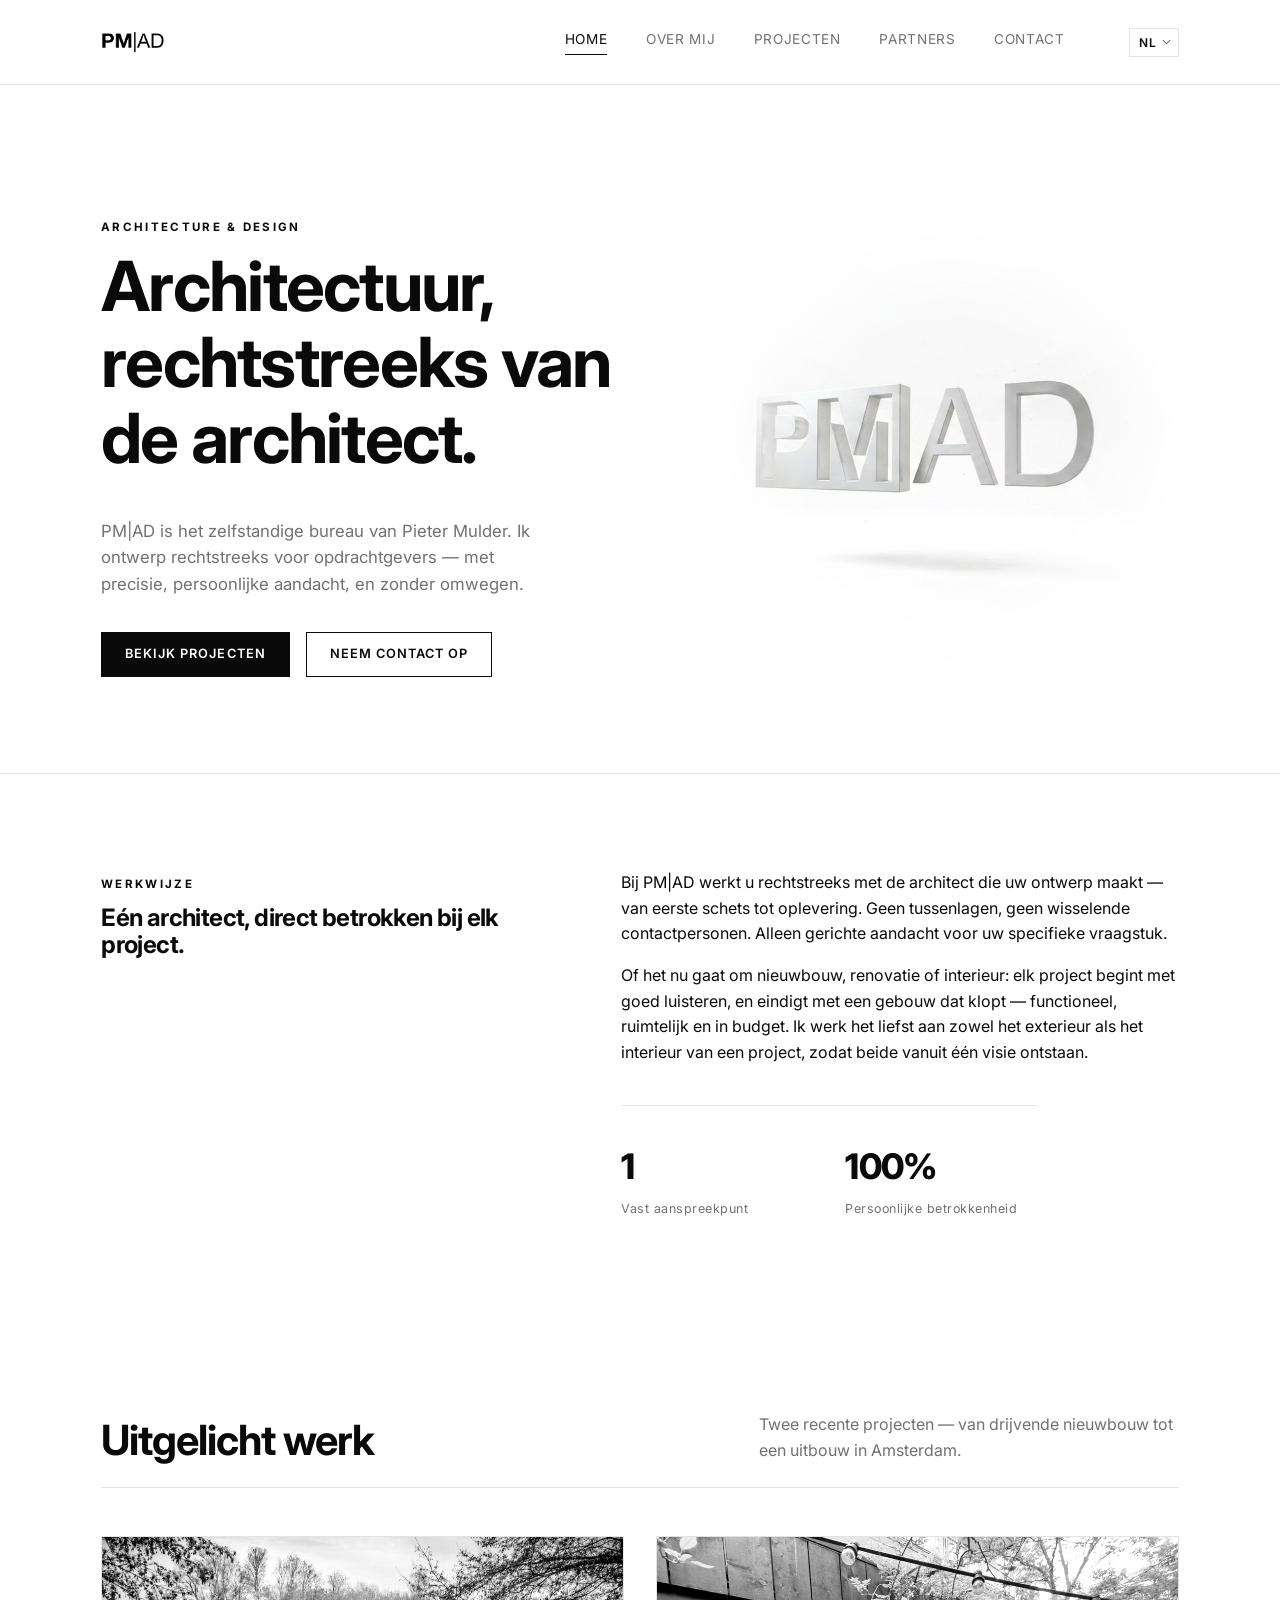
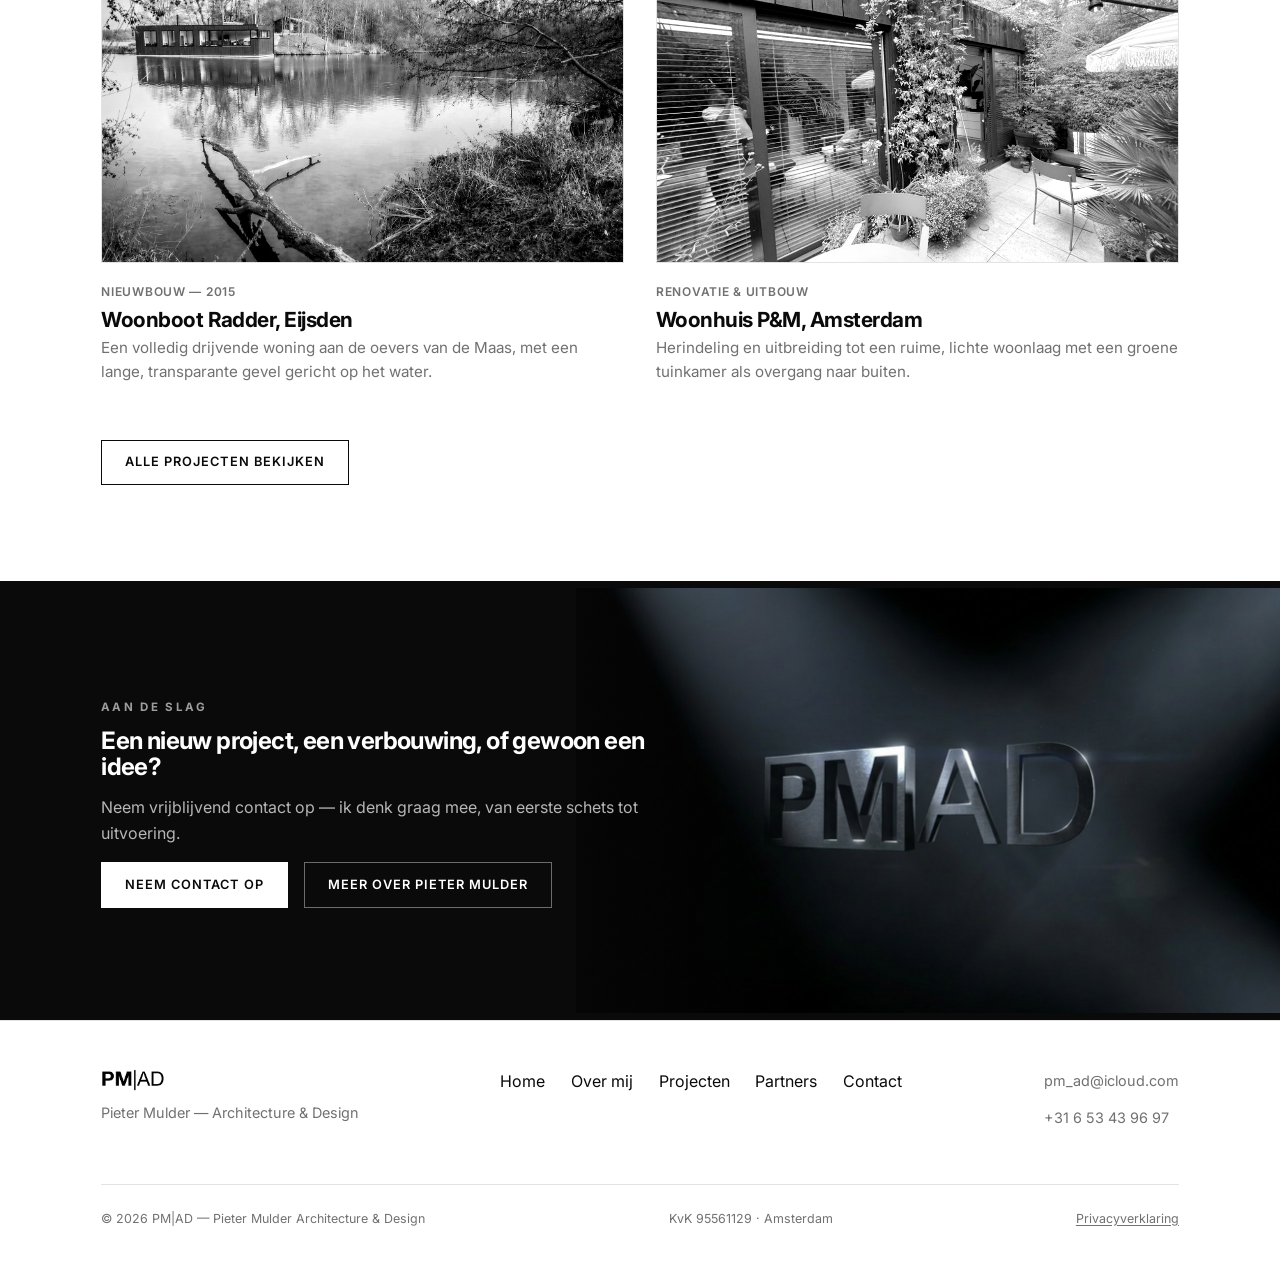
==== index.html @ 3b9320c1 "Add files via upload" ====
<!DOCTYPE html>
<html lang="nl" data-i18n-title="home.meta.title" data-i18n-desc="home.meta.description">
<head>
<meta charset="UTF-8">
<script>document.documentElement.classList.add('js');</script>
<meta name="viewport" content="width=device-width, initial-scale=1.0">
<title>PM|AD — Pieter Mulder Architecture &amp; Design</title>
<meta name="description" content="PM|AD is het zelfstandige architectenbureau van Pieter Mulder, gericht op nieuwbouw, renovatie en interieur in Nederland.">
<link rel="canonical" href="https://pmad.nl/">
<meta property="og:type" content="website">
<meta property="og:site_name" content="PM|AD">
<meta property="og:locale" content="nl_NL">
<meta property="og:title" content="PM|AD — Pieter Mulder Architecture &amp; Design">
<meta property="og:description" content="PM|AD is het zelfstandige architectenbureau van Pieter Mulder, gericht op nieuwbouw, renovatie en interieur in Nederland.">
<meta property="og:url" content="https://pmad.nl/">
<meta property="og:image" content="https://pmad.nl/images/og-image.jpg">
<meta property="og:image:width" content="1200">
<meta property="og:image:height" content="630">
<meta name="twitter:card" content="summary_large_image">
<meta name="twitter:title" content="PM|AD — Pieter Mulder Architecture &amp; Design">
<meta name="twitter:description" content="PM|AD is het zelfstandige architectenbureau van Pieter Mulder, gericht op nieuwbouw, renovatie en interieur in Nederland.">
<meta name="twitter:image" content="https://pmad.nl/images/og-image.jpg">
<link rel="icon" type="image/png" href="favicon-32.png">
<link rel="apple-touch-icon" href="apple-touch-icon.png">
<link rel="stylesheet" href="css/style.css">
</head>
<body>

<header class="site-header">
  <div class="container">
    <a href="index.html" class="logo" aria-label="PM|AD — home"><img src="images/logo-zwart-wit.png" alt="PM|AD — Pieter Mulder Architecture &amp; Design" class="logo-img"></a>
    <nav class="main-nav">
      <a href="index.html" class="active" data-i18n="nav.home">Home</a>
      <a href="over-mij.html" data-i18n="nav.about">Over mij</a>
      <a href="projecten.html" data-i18n="nav.projects">Projecten</a>
      <a href="partners.html" data-i18n="nav.partners">Partners</a>
      <a href="contact.html" data-i18n="nav.contact">Contact</a>
      <div class="lang-switch">
        <select class="lang-select" aria-label="Language / Taal">
          <option value="nl">NL</option>
          <option value="en">EN</option>
        </select>
      </div>
    </nav>
    <button class="nav-toggle" aria-label="Menu openen" data-i18n-attr="aria-label:nav.menuLabel"><span></span><span></span><span></span></button>
  </div>
</header>

<main>

  <!-- Hero -->
  <section class="hero">
    <div class="container hero-grid">
      <div class="reveal">
        <span class="eyebrow" data-i18n="home.hero.eyebrow">Architecture &amp; Design</span>
        <h1 data-i18n="home.hero.title">Architectuur, rechtstreeks van de architect.</h1>
        <p class="lede" data-i18n="home.hero.lede">PM|AD is het zelfstandige bureau van Pieter Mulder. Ik ontwerp rechtstreeks voor opdrachtgevers &mdash; met precisie, persoonlijke aandacht, en zonder omwegen.</p>
        <div class="btn-row">
          <a href="projecten.html" class="btn btn-primary" data-i18n="home.hero.btnProjects">Bekijk projecten</a>
          <a href="contact.html" class="btn btn-outline" data-i18n="home.hero.btnContact">Neem contact op</a>
        </div>
      </div>
      <div class="hero-image reveal">
        <img src="images/logo-3d-wit.jpg" alt="PM|AD — driedimensionaal wordmark" data-i18n-attr="alt:home.hero.imageAlt" loading="eager">
      </div>
    </div>
  </section>

  <!-- Intro / stats -->
  <section>
    <div class="container intro-split">
      <div class="reveal">
        <span class="eyebrow" data-i18n="home.intro.eyebrow">Werkwijze</span>
        <h2 data-i18n="home.intro.title">Eén architect, direct betrokken bij elk project.</h2>
      </div>
      <div class="reveal">
        <p data-i18n="home.intro.p1">Bij PM|AD werkt u rechtstreeks met de architect die uw ontwerp maakt &mdash; van eerste schets tot oplevering. Geen tussenlagen, geen wisselende contactpersonen. Alleen gerichte aandacht voor uw specifieke vraagstuk.</p>
        <p data-i18n="home.intro.p2">Of het nu gaat om nieuwbouw, renovatie of interieur: elk project begint met goed luisteren, en eindigt met een gebouw dat klopt &mdash; functioneel, ruimtelijk en in budget. Ik werk het liefst aan zowel het exterieur als het interieur van een project, zodat beide vanuit &eacute;&eacute;n visie ontstaan.</p>
        <div class="stat-row stat-row-2">
          <div class="stat">
            <b>1</b>
            <span data-i18n="home.stats.contactPoint">Vast aanspreekpunt</span>
          </div>
          <div class="stat">
            <b>100%</b>
            <span data-i18n="home.stats.involvement">Persoonlijke betrokkenheid</span>
          </div>
        </div>
      </div>
    </div>
  </section>

  <!-- Featured projects -->
  <section>
    <div class="container">
      <div class="section-head reveal">
        <h2 data-i18n="home.featured.title">Uitgelicht werk</h2>
        <p class="lede" data-i18n="home.featured.lede">Twee recente projecten &mdash; van drijvende nieuwbouw tot een uitbouw in Amsterdam.</p>
      </div>
      <div class="project-grid wide reveal">
        <article class="project-card">
          <a class="project-photo" href="woonboot-radder.html" aria-label="Woonboot Radder — bekijk alle beelden">
            <img src="images/eijsden-exterieur.jpg" alt="Woonboot Radder — aanzicht vanaf het water, Eijsden" data-i18n-attr="alt:home.featured.radder.alt" loading="lazy">
            <span class="photo-hint" data-i18n="common.viewAllImages">Bekijk alle beelden</span>
          </a>
          <span class="meta" data-i18n="home.featured.radder.meta">Nieuwbouw — 2015</span>
          <h3 data-i18n="home.featured.radder.title">Woonboot Radder, Eijsden</h3>
          <p data-i18n="home.featured.radder.desc">Een volledig drijvende woning aan de oevers van de Maas, met een lange, transparante gevel gericht op het water.</p>
        </article>
        <article class="project-card">
          <a class="project-photo" href="woonhuis-pm.html" aria-label="Woonhuis P&amp;M — bekijk alle beelden">
            <img src="images/amsterdam-tuinkamer.jpg" alt="Woonhuis P&amp;M — tuinkamer, Amsterdam" data-i18n-attr="alt:home.featured.pm.alt" loading="lazy">
            <span class="photo-hint" data-i18n="common.viewAllImages">Bekijk alle beelden</span>
          </a>
          <span class="meta" data-i18n="home.featured.pm.meta">Renovatie &amp; uitbouw</span>
          <h3 data-i18n="home.featured.pm.title">Woonhuis P&amp;M, Amsterdam</h3>
          <p data-i18n="home.featured.pm.desc">Herindeling en uitbreiding tot een ruime, lichte woonlaag met een groene tuinkamer als overgang naar buiten.</p>
        </article>
      </div>
      <div class="btn-row" style="margin-top:2.5rem;">
        <a href="projecten.html" class="btn btn-outline" data-i18n="home.featured.viewAll">Alle projecten bekijken</a>
      </div>
    </div>
  </section>

  <!-- CTA -->
  <section class="cta-band">
    <div class="container">
      <span class="eyebrow" data-i18n="home.cta.eyebrow">Aan de slag</span>
      <h2 data-i18n="home.cta.title">Een nieuw project, een verbouwing, of gewoon een idee?</h2>
      <p data-i18n="home.cta.text">Neem vrijblijvend contact op &mdash; ik denk graag mee, van eerste schets tot uitvoering.</p>
      <div class="btn-row">
        <a href="contact.html" class="btn btn-primary" data-i18n="home.cta.btnContact">Neem contact op</a>
        <a href="over-mij.html" class="btn btn-outline" data-i18n="home.cta.btnAbout">Meer over Pieter Mulder</a>
      </div>
    </div>
  </section>

</main>

<footer class="site-footer">
  <div class="container">
    <div class="footer-grid">
      <div class="footer-col">
        <a href="index.html" class="logo"><img src="images/logo-zwart-wit.png" alt="PM|AD — Pieter Mulder Architecture &amp; Design" class="logo-img"></a>
        <p data-i18n="footer.tagline">Pieter Mulder — Architecture &amp; Design</p>
      </div>
      <nav class="footer-nav">
        <a href="index.html" data-i18n="nav.home">Home</a>
        <a href="over-mij.html" data-i18n="nav.about">Over mij</a>
        <a href="projecten.html" data-i18n="nav.projects">Projecten</a>
        <a href="partners.html" data-i18n="nav.partners">Partners</a>
        <a href="contact.html" data-i18n="nav.contact">Contact</a>
      </nav>
      <div class="footer-col">
        <p><a href="mailto:pm_ad@icloud.com">pm_ad@icloud.com</a></p>
        <p><a href="tel:+31653439697">+31 6 53 43 96 97</a></p>
      </div>
    </div>
    <div class="footer-bottom">
      <span>&copy; <span data-year></span> <span data-i18n="footer.copyrightName">PM|AD — Pieter Mulder Architecture &amp; Design</span></span>
      <span>KvK 95561129 · Amsterdam</span>
      <a href="privacy.html" data-i18n="footer.privacyLink">Privacyverklaring</a>
    </div>
  </div>
</footer>

<script src="js/i18n.js"></script>
<script src="js/main.js"></script>
</body>
</html>
---- css/style.css ----
/* ===========================================================
   PM|AD — Architectuur
   Strak, minimalistisch, monochroom (zwart / wit / grijs).
   =========================================================== */

@import url('https://fonts.googleapis.com/css2?family=Inter:wght@300;400;500;600;700;800&display=swap');

:root {
  --bg: #ffffff;
  --bg-alt: #f3f3f3;
  --ink: #0a0a0a;
  --muted: #717171;
  --line: #e3e3e3;
  --accent: #0a0a0a;
  --accent-ink: #ffffff;
  --max: 1180px;
  --pad: clamp(1.5rem, 4vw, 4rem);
  --sans: 'Inter', -apple-system, BlinkMacSystemFont, 'Segoe UI', sans-serif;
}

* { box-sizing: border-box; }
html { scroll-behavior: smooth; }

body {
  margin: 0;
  background: var(--bg);
  color: var(--ink);
  font-family: var(--sans);
  font-weight: 400;
  line-height: 1.6;
  -webkit-font-smoothing: antialiased;
}

img { max-width: 100%; display: block; }

a { color: inherit; text-decoration: none; }

h1, h2, h3, h4 {
  font-family: var(--sans);
  font-weight: 700;
  line-height: 1.1;
  margin: 0 0 0.6em;
  letter-spacing: -0.025em;
}

p { margin: 0 0 1em; color: var(--ink); }

.container {
  max-width: var(--max);
  margin: 0 auto;
  padding: 0 var(--pad);
}

.eyebrow {
  display: inline-block;
  font-size: 0.72rem;
  letter-spacing: 0.2em;
  text-transform: uppercase;
  color: var(--ink);
  font-weight: 700;
  margin-bottom: 1em;
}

/* ---------- Header ---------- */
.site-header {
  position: sticky;
  top: 0;
  z-index: 50;
  background: rgba(255, 255, 255, 0.92);
  backdrop-filter: blur(8px);
  border-bottom: 1px solid var(--line);
}

.site-header .container {
  display: flex;
  align-items: center;
  justify-content: space-between;
  height: 84px;
}

/* Wordmark: PM (bold) | (thin bar) AD (regular) — naar het aangeleverde logo */
.logo {
  display: inline-flex;
  align-items: center;
  gap: 0.4em;
  font-family: var(--sans);
  font-weight: 800;
  font-size: 1.3rem;
  letter-spacing: 0.01em;
  text-transform: uppercase;
  line-height: 1;
}

.logo .lite {
  font-weight: 400;
}

.logo .bar {
  display: inline-block;
  width: 1px;
  height: 0.95em;
  background: currentColor;
  opacity: 0.45;
}

.logo-img {
  height: 22px;
  width: auto;
  display: block;
}

.logo span.tagline {
  display: block;
  font-family: var(--sans);
  font-weight: 400;
  text-transform: none;
  letter-spacing: 0.03em;
  font-size: 0.62rem;
  color: var(--muted);
  opacity: 1;
  margin-top: 0.15em;
}

.site-footer .logo,
.cta-band .logo { margin-bottom: 0.3rem; }

.main-nav {
  display: flex;
  align-items: center;
  gap: 2.4rem;
}

.main-nav a {
  font-size: 0.85rem;
  letter-spacing: 0.05em;
  text-transform: uppercase;
  color: var(--muted);
  position: relative;
  padding-bottom: 4px;
  transition: color 0.25s ease;
}

.main-nav a:hover,
.main-nav a.active {
  color: var(--ink);
}

.main-nav a.active::after {
  content: '';
  position: absolute;
  left: 0;
  bottom: 0;
  width: 100%;
  height: 1px;
  background: var(--ink);
}

.nav-toggle {
  display: none;
  flex-direction: column;
  gap: 5px;
  background: none;
  border: none;
  cursor: pointer;
  padding: 8px;
}

.nav-toggle span {
  width: 22px;
  height: 1px;
  background: var(--ink);
  display: block;
}

/* ---------- Language switcher ---------- */
.lang-switch {
  display: flex;
  align-items: center;
  margin-left: 1.6rem;
}

.lang-select {
  appearance: none;
  -webkit-appearance: none;
  font-family: var(--sans);
  font-size: 0.75rem;
  font-weight: 600;
  letter-spacing: 0.06em;
  text-transform: uppercase;
  color: var(--ink);
  background: transparent
    url("data:image/svg+xml,%3Csvg xmlns='http://www.w3.org/2000/svg' viewBox='0 0 10 6'%3E%3Cpath d='M1 1l4 4 4-4' fill='none' stroke='%23717171' stroke-width='1.2'/%3E%3C/svg%3E")
    no-repeat right 0.6em center;
  background-size: 9px 6px;
  border: 1px solid var(--line);
  padding: 0.5em 1.7em 0.5em 0.8em;
  cursor: pointer;
  transition: border-color 0.2s ease;
}

.lang-select:hover,
.lang-select:focus {
  border-color: var(--ink);
  outline: none;
}

@media (max-width: 860px) {
  .lang-switch { margin-left: 1rem; }
}

/* ---------- Buttons ---------- */
.btn {
  display: inline-flex;
  align-items: center;
  gap: 0.5em;
  padding: 0.9em 1.8em;
  font-size: 0.8rem;
  font-weight: 600;
  letter-spacing: 0.08em;
  text-transform: uppercase;
  border: 1px solid var(--ink);
  transition: all 0.2s ease;
}

.btn-primary {
  background: var(--ink);
  color: var(--bg);
}

.btn-primary:hover {
  background: #2c2c2c;
  border-color: #2c2c2c;
}

.btn-outline {
  background: transparent;
  color: var(--ink);
}

.btn-outline:hover {
  background: var(--ink);
  color: var(--bg);
}

.btn-row {
  display: flex;
  gap: 1rem;
  flex-wrap: wrap;
}

/* ---------- Hero ---------- */
.hero {
  padding: clamp(4rem, 10vw, 8rem) 0 clamp(3rem, 8vw, 6rem);
  border-bottom: 1px solid var(--line);
}

.hero-grid {
  display: grid;
  grid-template-columns: 1.1fr 0.9fr;
  gap: clamp(2rem, 5vw, 5rem);
  align-items: end;
}

.hero h1 {
  font-size: clamp(2.4rem, 5.4vw, 4.4rem);
  max-width: 14ch;
}

.hero .lede {
  font-size: 1.05rem;
  color: var(--muted);
  max-width: 40ch;
  margin-bottom: 2em;
}

/* ---------- Placeholder image blocks ---------- */
.ph {
  position: relative;
  width: 100%;
  background:
    repeating-linear-gradient(135deg, rgba(10,10,10,0.05) 0px, rgba(10,10,10,0.05) 1px, transparent 1px, transparent 14px),
    var(--bg-alt);
  border: 1px solid var(--line);
  display: flex;
  align-items: center;
  justify-content: center;
  overflow: hidden;
}

.ph::before {
  content: '';
  position: absolute;
  inset: 0;
  background-image: url("data:image/svg+xml,%3Csvg xmlns='http://www.w3.org/2000/svg' viewBox='0 0 200 140' fill='none' stroke='%23717171' stroke-width='0.6' opacity='0.35'%3E%3Cpath d='M20 120 L20 40 L60 20 L100 40 L100 120'/%3E%3Cpath d='M100 120 L100 60 L150 45 L180 60 L180 120'/%3E%3Cline x1='10' y1='120' x2='190' y2='120'/%3E%3Cline x1='60' y1='20' x2='60' y2='120'/%3E%3Crect x='35' y='70' width='14' height='18'/%3E%3Crect x='115' y='75' width='14' height='18'/%3E%3Crect x='145' y='70' width='14' height='18'/%3E%3C/svg%3E");
  background-repeat: no-repeat;
  background-position: center;
  background-size: 60%;
}

.ph-label {
  position: relative;
  z-index: 1;
  font-family: var(--sans);
  font-size: 0.7rem;
  letter-spacing: 0.08em;
  text-transform: uppercase;
  color: var(--muted);
  background: var(--bg);
  border: 1px solid var(--line);
  padding: 0.5em 1em;
}

.hero .ph { aspect-ratio: 4 / 5; }

/* Homepage hero: real 3D PM|AD wordmark render */
.hero-image {
  aspect-ratio: 1 / 1;
  display: flex;
  align-items: center;
  justify-content: center;
  overflow: hidden;
}

.hero-image img {
  width: 100%;
  height: 100%;
  object-fit: cover;
  object-position: 41% 50%;
  display: block;
  -webkit-mask-image: radial-gradient(circle closest-side at center, #000 55%, transparent 100%);
  mask-image: radial-gradient(circle closest-side at center, #000 55%, transparent 100%);
  -webkit-mask-repeat: no-repeat;
  mask-repeat: no-repeat;
}

/* ---------- Sections ---------- */
section { padding: clamp(3.5rem, 8vw, 6rem) 0; }

.section-head {
  display: flex;
  justify-content: space-between;
  align-items: flex-end;
  gap: 2rem;
  margin-bottom: 3rem;
  border-bottom: 1px solid var(--line);
  padding-bottom: 1.5rem;
}

.section-head h2 { font-size: clamp(1.8rem, 3.4vw, 2.6rem); margin: 0; }

.section-head .lede { color: var(--muted); max-width: 42ch; margin: 0; }

/* ---------- Intro / stats ---------- */
.intro-split {
  display: grid;
  grid-template-columns: 0.9fr 1.1fr;
  gap: clamp(2rem, 5vw, 5rem);
}

.stat-row {
  display: grid;
  grid-template-columns: repeat(3, 1fr);
  gap: 2rem;
  margin-top: 2.5rem;
  border-top: 1px solid var(--line);
  padding-top: 2rem;
}

.stat-row.stat-row-2 {
  grid-template-columns: repeat(2, 1fr);
  max-width: 26rem;
}

.stat b {
  display: block;
  font-family: var(--sans);
  font-size: 2.2rem;
  font-weight: 800;
  color: var(--ink);
  letter-spacing: -0.02em;
}

.stat span {
  font-size: 0.78rem;
  letter-spacing: 0.04em;
  color: var(--muted);
}

/* ---------- Project grid ---------- */
.project-grid {
  display: grid;
  grid-template-columns: repeat(3, 1fr);
  gap: 2.5rem 2rem;
}

.project-card .ph { aspect-ratio: 4 / 3; margin-bottom: 1.2rem; }

.project-card h3 {
  font-size: 1.3rem;
  margin-bottom: 0.2em;
}

.project-card .meta {
  font-size: 0.75rem;
  letter-spacing: 0.06em;
  text-transform: uppercase;
  color: var(--muted);
  font-weight: 600;
  margin-bottom: 0.6em;
  display: block;
}

.project-card p { color: var(--muted); font-size: 0.95rem; }

.project-grid.wide { grid-template-columns: repeat(2, 1fr); }
.project-grid.wide .project-card .ph { aspect-ratio: 16 / 10; }

/* Real project photo (replaces .ph placeholder once a photo exists) */
.project-photo {
  display: block;
  aspect-ratio: 16 / 10;
  margin-bottom: 1.2rem;
  border: 1px solid var(--line);
  overflow: hidden;
  position: relative;
  cursor: pointer;
}

.project-photo img {
  width: 100%;
  height: 100%;
  object-fit: cover;
  display: block;
  filter: grayscale(1) contrast(1.04);
  transition: filter 0.3s ease;
}

.project-photo:hover img { filter: grayscale(0); }

.photo-hint {
  position: absolute;
  right: 0.9rem;
  bottom: 0.9rem;
  background: rgba(255, 255, 255, 0.92);
  color: var(--ink);
  font-size: 0.68rem;
  letter-spacing: 0.08em;
  text-transform: uppercase;
  font-weight: 700;
  padding: 0.55em 0.9em;
  opacity: 0;
  transform: translateY(6px);
  transition: opacity 0.25s ease, transform 0.25s ease;
}

.project-photo:hover .photo-hint,
.project-photo:focus-visible .photo-hint,
.partner-logo:hover .photo-hint,
.partner-logo:focus-visible .photo-hint {
  opacity: 1;
  transform: translateY(0);
}

/* Strip of supporting drawings (plattegronden, gevels) under a project */
.drawing-strip {
  display: grid;
  grid-template-columns: repeat(4, 1fr);
  gap: 0.9rem;
  margin-top: 1.3rem;
}

.drawing-thumb {
  border: 1px solid var(--line);
  background: var(--bg-alt);
  overflow: hidden;
}

.drawing-thumb img {
  width: 100%;
  height: 100%;
  object-fit: contain;
  aspect-ratio: 4 / 3;
  display: block;
  background: #fff;
}

.drawing-thumb span {
  display: block;
  font-size: 0.68rem;
  letter-spacing: 0.04em;
  text-transform: uppercase;
  color: var(--muted);
  padding: 0.5em 0.7em;
  border-top: 1px solid var(--line);
}

@media (max-width: 700px) {
  .drawing-strip { grid-template-columns: repeat(2, 1fr); }
}

/* ---------- Project detail page (all images, stacked) ---------- */
.back-link {
  display: flex;
  width: fit-content;
  align-items: center;
  gap: 0.5em;
  font-family: var(--sans);
  font-size: 0.78rem;
  font-weight: 700;
  letter-spacing: 0.04em;
  text-transform: uppercase;
  color: var(--muted);
  text-decoration: none;
  margin-bottom: 1.6rem;
  transition: color 0.2s ease;
}

.back-link:hover { color: var(--ink); }

.image-stack {
  display: flex;
  flex-direction: column;
  gap: clamp(2.5rem, 6vw, 4.5rem);
}

.image-stack figure {
  margin: 0;
}

.image-stack img {
  width: 100%;
  height: auto;
  display: block;
  border: 1px solid var(--line);
}

.image-stack figcaption {
  margin-top: 0.9rem;
  font-size: 0.78rem;
  letter-spacing: 0.04em;
  text-transform: uppercase;
  color: var(--muted);
}

/* ---------- Partners page ---------- */
.partner-grid {
  display: grid;
  grid-template-columns: repeat(2, 1fr);
  gap: clamp(2rem, 5vw, 3.5rem);
}

.partner-card { display: block; }

.partner-logo {
  display: block;
  position: relative;
  aspect-ratio: 2.4 / 1;
  border: 1px solid var(--line);
  overflow: hidden;
  cursor: pointer;
  margin-bottom: 1.2rem;
}

.partner-logo img {
  width: 100%;
  height: 100%;
  object-fit: contain;
  padding: 1.5rem;
  box-sizing: border-box;
  display: block;
}

.partner-card h3 {
  font-family: var(--sans);
  font-size: 1.15rem;
  font-weight: 700;
  margin: 0 0 0.5em;
}

.partner-card p {
  color: var(--muted);
  font-size: 0.95rem;
}

@media (max-width: 700px) {
  .partner-grid { grid-template-columns: 1fr; }
}

/* ---------- Filter tags ---------- */
.filters {
  display: flex;
  flex-wrap: wrap;
  gap: 0.6rem;
  margin-bottom: 2.5rem;
}

.filters button {
  font-family: var(--sans);
  font-size: 0.75rem;
  font-weight: 600;
  letter-spacing: 0.05em;
  text-transform: uppercase;
  padding: 0.55em 1.1em;
  border: 1px solid var(--line);
  background: transparent;
  color: var(--muted);
  cursor: pointer;
  transition: all 0.2s ease;
}

.filters button.active,
.filters button:hover {
  border-color: var(--ink);
  color: var(--ink);
}

/* ---------- About page ---------- */
.about-hero {
  display: grid;
  grid-template-columns: 0.8fr 1.2fr;
  gap: clamp(2rem, 5vw, 4rem);
  align-items: center;
}

.about-hero .ph { aspect-ratio: 3 / 4; }

.about-photo {
  aspect-ratio: 3 / 4;
  overflow: hidden;
  border: 1px solid var(--line);
}

.about-photo img {
  width: 100%;
  height: 100%;
  object-fit: cover;
  display: block;
}

.timeline {
  border-top: 1px solid var(--line);
}

.timeline-item {
  display: grid;
  grid-template-columns: 140px 1fr;
  gap: 2rem;
  padding: 1.8rem 0;
  border-bottom: 1px solid var(--line);
}

.timeline-item .year {
  font-family: var(--sans);
  font-weight: 600;
  color: var(--muted);
  font-size: 0.85rem;
  letter-spacing: 0.03em;
  text-transform: uppercase;
}

.tags {
  display: flex;
  flex-wrap: wrap;
  gap: 0.6rem;
  margin-top: 1.5rem;
}

.tags span {
  font-size: 0.75rem;
  letter-spacing: 0.04em;
  text-transform: uppercase;
  color: var(--muted);
  border: 1px solid var(--line);
  padding: 0.5em 1em;
}

/* ---------- Contact ---------- */
.contact-grid {
  display: grid;
  grid-template-columns: 0.9fr 1.1fr;
  gap: clamp(2rem, 5vw, 5rem);
}

.contact-info dt {
  font-size: 0.72rem;
  letter-spacing: 0.08em;
  text-transform: uppercase;
  font-weight: 700;
  color: var(--ink);
  margin-top: 1.6rem;
}

.contact-info dt:first-child { margin-top: 0; }

.contact-info dd {
  margin: 0.3em 0 0;
  font-size: 1.05rem;
}

form.contact-form {
  display: grid;
  gap: 1.2rem;
}

.contact-form label {
  display: block;
  font-size: 0.72rem;
  letter-spacing: 0.06em;
  text-transform: uppercase;
  color: var(--muted);
  margin-bottom: 0.5em;
}

.contact-form input,
.contact-form textarea {
  width: 100%;
  padding: 0.85em 1em;
  background: var(--bg);
  border: 1px solid var(--line);
  font-family: var(--sans);
  font-size: 0.95rem;
  color: var(--ink);
}

.contact-form input:focus,
.contact-form textarea:focus {
  outline: none;
  border-color: var(--ink);
}

.contact-form textarea { resize: vertical; min-height: 140px; }

.form-note {
  font-size: 0.8rem;
  color: var(--muted);
  margin-top: -0.4rem;
}

.form-status {
  font-size: 0.85rem;
  color: var(--ink);
  font-weight: 600;
  min-height: 1.2em;
}

/* ---------- CTA band ---------- */
.cta-band {
  background:
    linear-gradient(90deg, var(--ink) 0%, var(--ink) 30%, rgba(10,10,10,0) 62%),
    url('../images/logo-3d-zwart.jpg') right center / 55% auto no-repeat,
    var(--ink);
  color: var(--bg);
  text-align: left;
  padding-top: clamp(4rem, 10vw, 7rem);
  padding-bottom: clamp(4rem, 10vw, 7rem);
}

.cta-band .container > * { max-width: 34rem; }

.cta-band h2 { color: var(--bg); }
.cta-band p { color: rgba(255,255,255,0.7); }
.cta-band .eyebrow { color: rgba(255,255,255,0.6) !important; }

.cta-band .btn-primary {
  background: #ffffff;
  border-color: #ffffff;
  color: var(--ink);
}

.cta-band .btn-primary:hover {
  background: #d9d9d9;
  border-color: #d9d9d9;
}

.cta-band .btn-outline {
  border-color: rgba(255,255,255,0.4);
  color: var(--bg);
}

.cta-band .btn-outline:hover {
  background: var(--bg);
  color: var(--ink);
}

.cta-band .btn-row { justify-content: flex-start; }

/* ---------- Footer ---------- */
.site-footer {
  border-top: 1px solid var(--line);
  padding: 3rem 0;
}

.footer-grid {
  display: flex;
  justify-content: space-between;
  align-items: flex-start;
  gap: 2rem;
  flex-wrap: wrap;
}

.footer-grid .logo { margin-bottom: 0.6rem; }

.footer-col p, .footer-col a {
  color: var(--muted);
  font-size: 0.9rem;
}

.footer-nav {
  display: flex;
  gap: 1.6rem;
  flex-wrap: wrap;
}

.footer-nav a:hover { color: var(--ink); }

.footer-bottom a { text-decoration: underline; text-underline-offset: 2px; }
.footer-bottom a:hover { color: var(--ink); }

/* ---------- Policy / legal text pages ---------- */
.policy-content h2 {
  font-size: 1.2rem;
  margin-top: 2.75rem;
}
.policy-content h2:first-child { margin-top: 0; }
.policy-content p {
  color: var(--muted);
  line-height: 1.7;
  max-width: 62ch;
}

.footer-bottom {
  margin-top: 2.5rem;
  padding-top: 1.5rem;
  border-top: 1px solid var(--line);
  font-size: 0.78rem;
  color: var(--muted);
  display: flex;
  justify-content: space-between;
  flex-wrap: wrap;
  gap: 0.6rem;
}

/* ---------- Reveal animation ----------
   Progressive enhancement: content is fully visible by default so it
   never depends on JavaScript running. Only when the synchronous
   inline script in <head> confirms JS is active (adding "js" to
   <html>, before first paint) do .reveal elements start hidden and
   fade in via IntersectionObserver in js/main.js. This avoids both a
   flash-of-hidden-content and a permanently-blank page if JS fails. */
.js .reveal {
  opacity: 0;
  transform: translateY(16px);
  transition: opacity 0.7s ease, transform 0.7s ease;
}

.js .reveal.is-visible {
  opacity: 1;
  transform: translateY(0);
}

/* ---------- Responsive ---------- */
@media (max-width: 860px) {
  .main-nav { display: none; }
  .nav-toggle { display: flex; }

  .site-header.nav-open .main-nav {
    display: flex;
    position: absolute;
    top: 84px;
    left: 0;
    right: 0;
    background: var(--bg);
    flex-direction: column;
    align-items: flex-start;
    padding: 1.5rem var(--pad) 2rem;
    border-bottom: 1px solid var(--line);
    gap: 1.2rem;
  }

  .site-header.nav-open .lang-switch { margin-left: 0; margin-top: 0.4rem; }

  .hero-grid,
  .intro-split,
  .about-hero,
  .contact-grid {
    grid-template-columns: 1fr;
  }

  .stat-row { grid-template-columns: repeat(3, 1fr); gap: 1rem; }
  .stat-row.stat-row-2 { grid-template-columns: repeat(2, 1fr); max-width: none; }

  .project-grid,
  .project-grid.wide {
    grid-template-columns: repeat(2, 1fr);
  }

  .timeline-item { grid-template-columns: 1fr; gap: 0.4rem; }

  .cta-band {
    background:
      linear-gradient(rgba(0,0,0,0.75), rgba(0,0,0,0.88)),
      url('../images/logo-3d-zwart.jpg') center 40% / cover no-repeat,
      var(--ink);
  }

  .cta-band .container > * { max-width: none; }
}

@media (max-width: 560px) {
  .project-grid,
  .project-grid.wide {
    grid-template-columns: 1fr;
  }

  .stat-row { grid-template-columns: 1fr; gap: 1.4rem; }

  .section-head { flex-direction: column; align-items: flex-start; }

  .footer-grid { flex-direction: column; }
}
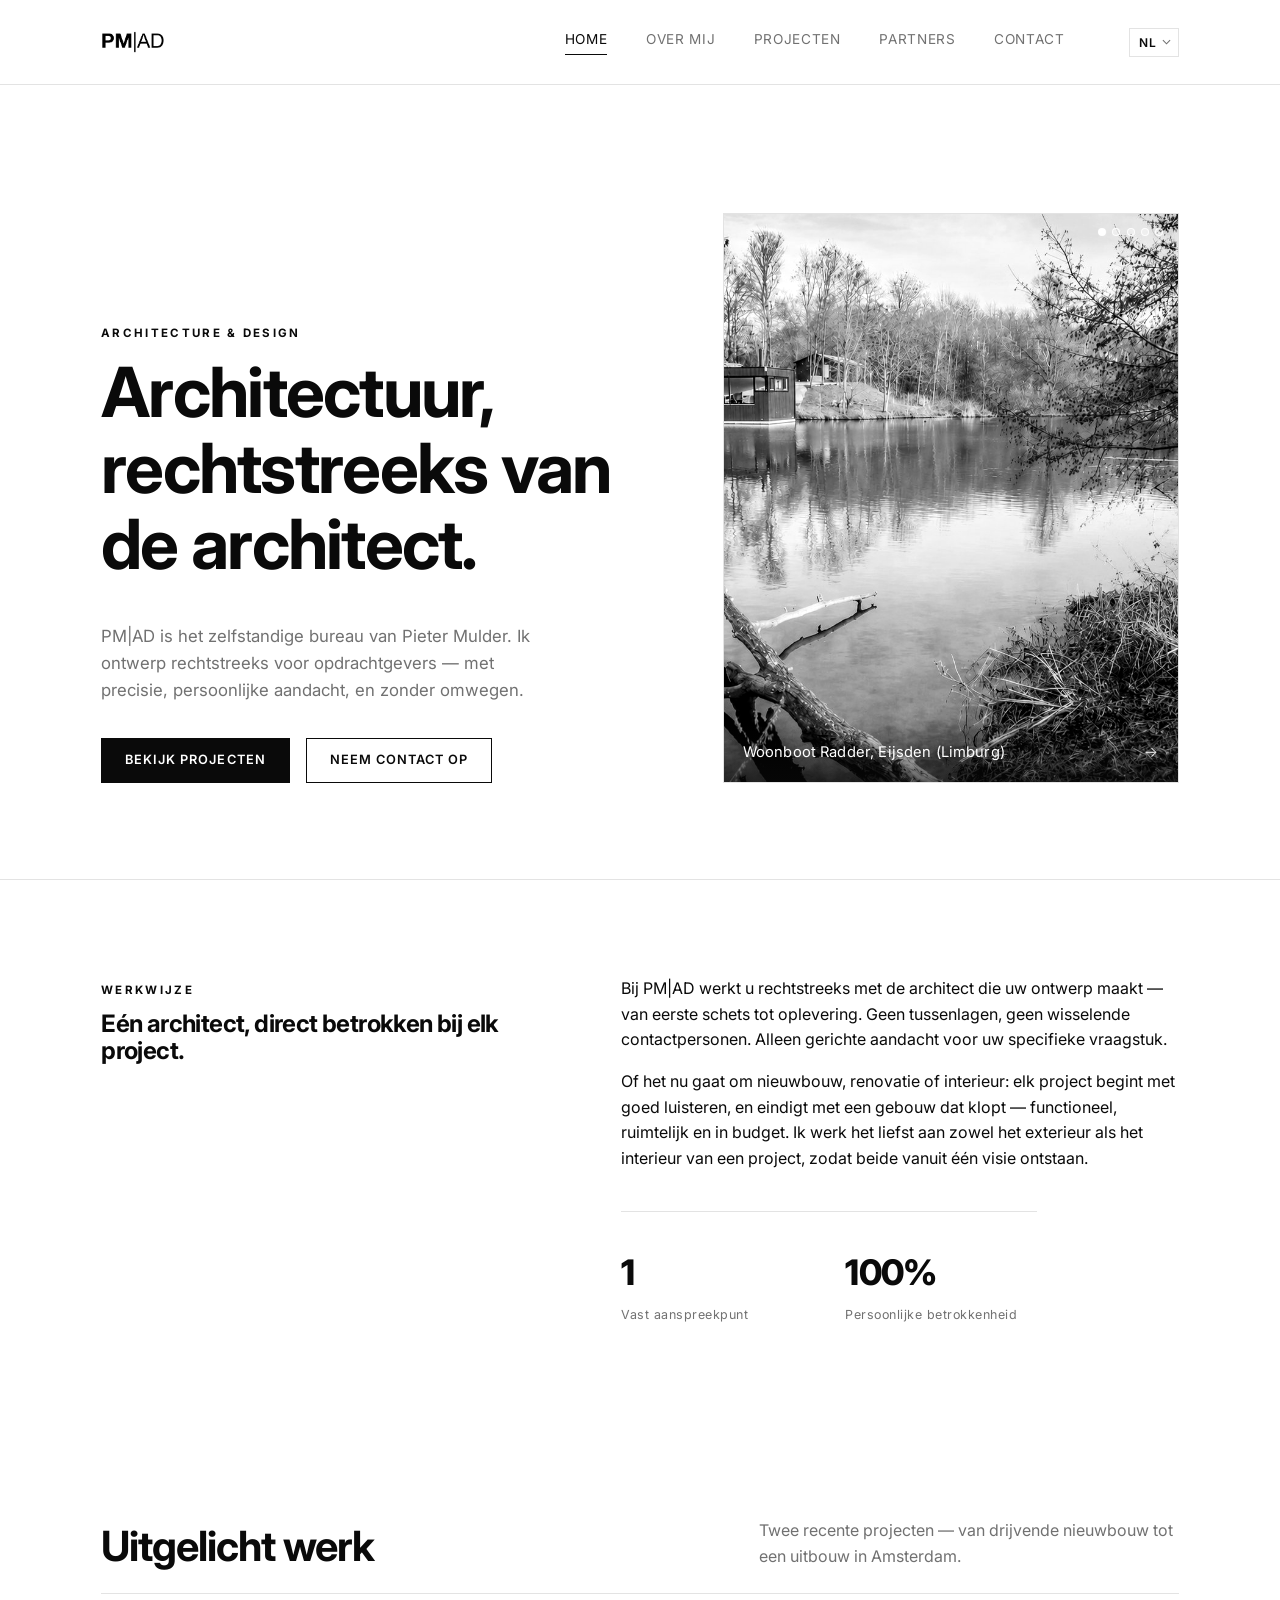
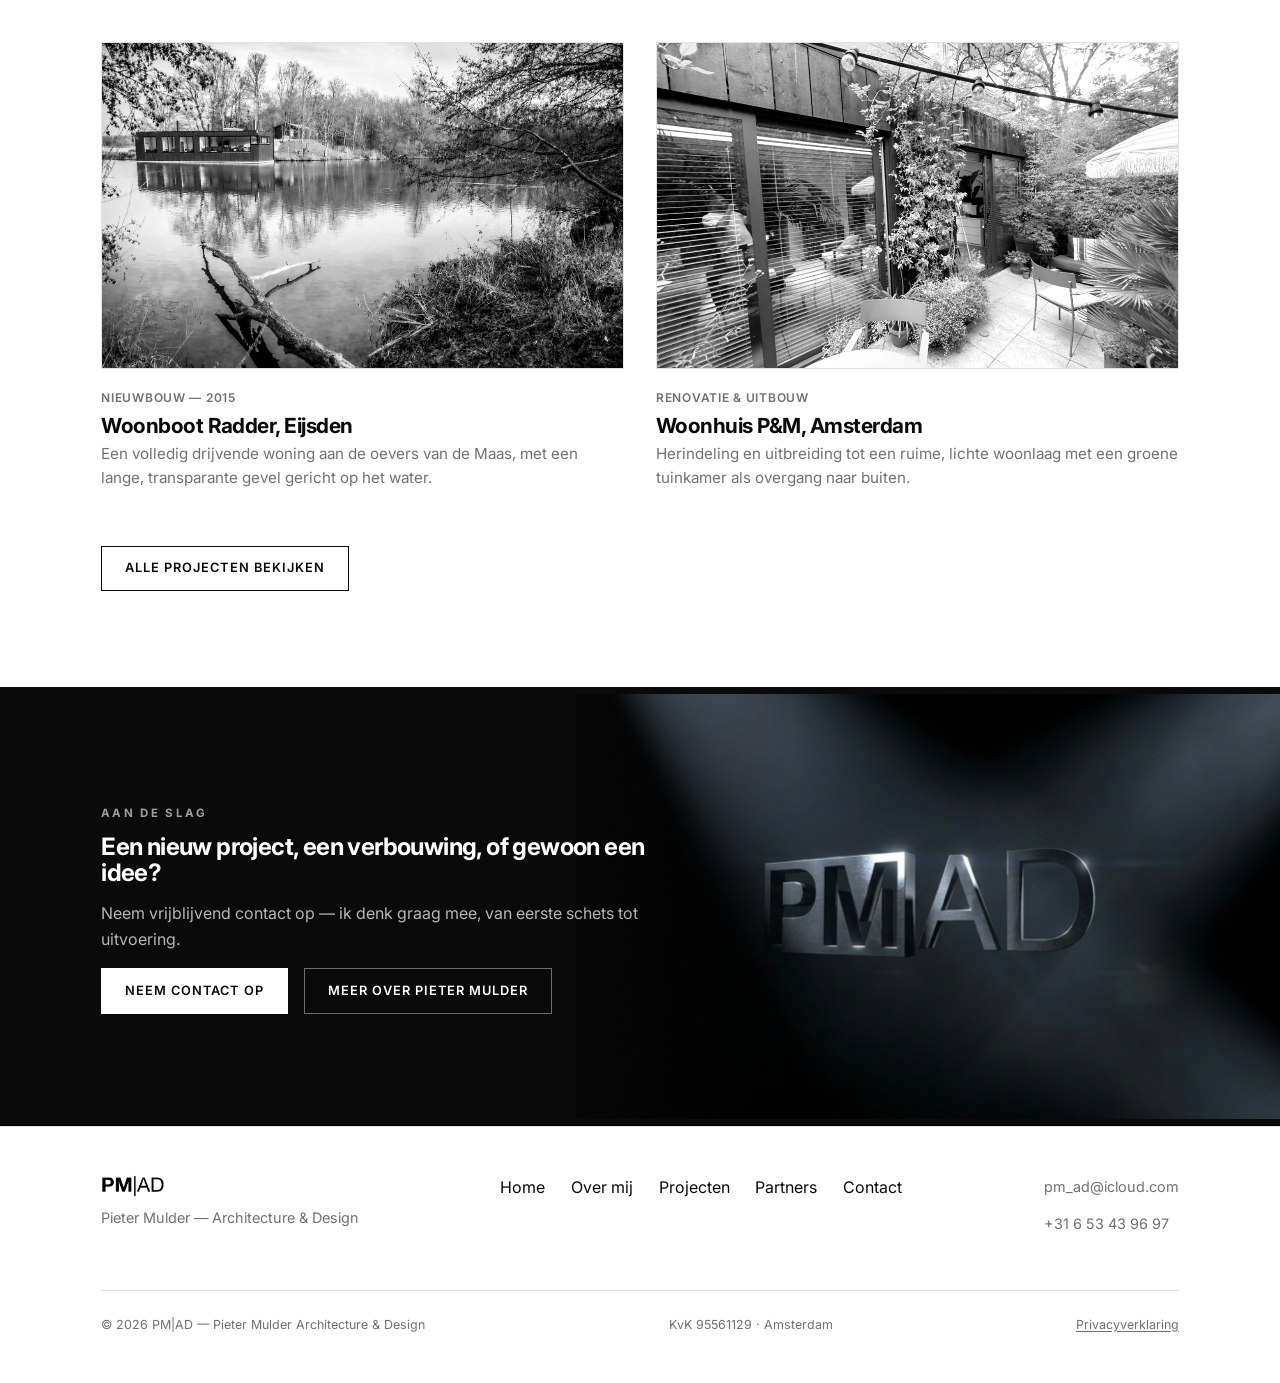
==== commit f7e23f9f: "Add files via upload" ====
--- a/index.html
+++ b/index.html
@@ -60,8 +60,49 @@
           <a href="contact.html" class="btn btn-outline" data-i18n="home.hero.btnContact">Neem contact op</a>
         </div>
       </div>
-      <div class="hero-image reveal">
-        <img src="images/logo-3d-wit.jpg" alt="PM|AD — driedimensionaal wordmark" data-i18n-attr="alt:home.hero.imageAlt" loading="eager">
+      <div class="hero-carousel reveal" data-i18n-attr="aria-label:home.hero.carouselLabel" aria-label="Uitgelichte projecten">
+        <a class="hero-slide is-active" href="woonboot-radder.html" aria-label="Woonboot Radder, Eijsden (Limburg)">
+          <img src="images/eijsden-exterieur.jpg" alt="Woonboot Radder, Eijsden (Limburg)" loading="eager">
+          <span class="slide-caption">
+            <span data-i18n="projects.radder.title">Woonboot Radder, Eijsden (Limburg)</span>
+            <span class="arrow" aria-hidden="true">&rarr;</span>
+          </span>
+        </a>
+        <a class="hero-slide" href="woonhuis-pm.html" aria-label="Woonhuis P&amp;M, Amsterdam" tabindex="-1" aria-hidden="true">
+          <img src="images/amsterdam-tuinkamer.jpg" alt="Woonhuis P&amp;M, Amsterdam" loading="lazy">
+          <span class="slide-caption">
+            <span data-i18n="projects.pm.title">Woonhuis P&amp;M, Amsterdam</span>
+            <span class="arrow" aria-hidden="true">&rarr;</span>
+          </span>
+        </a>
+        <a class="hero-slide" href="villa-julianaweg.html" aria-label="Villa Julianaweg, Oosterbeek" tabindex="-1" aria-hidden="true">
+          <img src="images/julianaweg-bestaand.jpg" alt="Villa Julianaweg, Oosterbeek" loading="lazy">
+          <span class="slide-caption">
+            <span data-i18n="projects.julianaweg.title">Villa Julianaweg, Oosterbeek</span>
+            <span class="arrow" aria-hidden="true">&rarr;</span>
+          </span>
+        </a>
+        <a class="hero-slide" href="utrechtseweg-178.html" aria-label="Utrechtseweg 178, Oosterbeek" tabindex="-1" aria-hidden="true">
+          <img src="images/utrechtseweg-bestaand.jpg" alt="Utrechtseweg 178, Oosterbeek" loading="lazy">
+          <span class="slide-caption">
+            <span data-i18n="projects.utrechtseweg.title">Utrechtseweg 178, Oosterbeek</span>
+            <span class="arrow" aria-hidden="true">&rarr;</span>
+          </span>
+        </a>
+        <a class="hero-slide" href="beukenlaan-01-oosterbeek.html" aria-label="Beukenlaan 01, Oosterbeek" tabindex="-1" aria-hidden="true">
+          <img src="images/beukenlaan-bestaand.jpg" alt="Beukenlaan 01, Oosterbeek" loading="lazy">
+          <span class="slide-caption">
+            <span data-i18n="projects.beukenlaan.title">Beukenlaan 01, Oosterbeek</span>
+            <span class="arrow" aria-hidden="true">&rarr;</span>
+          </span>
+        </a>
+        <div class="hero-dots" role="tablist" data-i18n-attr="aria-label:home.hero.dotsLabel" aria-label="Ga naar project">
+          <button type="button" class="is-active" aria-label="1"></button>
+          <button type="button" aria-label="2"></button>
+          <button type="button" aria-label="3"></button>
+          <button type="button" aria-label="4"></button>
+          <button type="button" aria-label="5"></button>
+        </div>
       </div>
     </div>
   </section>
--- a/css/style.css
+++ b/css/style.css
@@ -333,6 +333,93 @@
   mask-repeat: no-repeat;
 }
 
+/* Homepage hero: rotating carousel of project photos */
+.hero-carousel {
+  position: relative;
+  aspect-ratio: 4 / 5;
+  overflow: hidden;
+  background: var(--bg-alt);
+  border: 1px solid var(--line);
+}
+
+.hero-slide {
+  position: absolute;
+  inset: 0;
+  display: block;
+  opacity: 0;
+  z-index: 1;
+  transition: opacity 1s ease;
+}
+
+.hero-slide.is-active {
+  opacity: 1;
+  z-index: 2;
+}
+
+.hero-slide img {
+  width: 100%;
+  height: 100%;
+  object-fit: cover;
+  display: block;
+  filter: grayscale(1) contrast(1.04);
+  transition: filter 0.35s ease;
+}
+
+.hero-slide:hover img,
+.hero-slide:focus-visible img {
+  filter: grayscale(0);
+}
+
+.hero-slide .slide-caption {
+  position: absolute;
+  left: 0;
+  right: 0;
+  bottom: 0;
+  display: flex;
+  align-items: center;
+  justify-content: space-between;
+  gap: 1rem;
+  padding: 1.1rem 1.2rem;
+  background: linear-gradient(to top, rgba(10,10,10,0.6), rgba(10,10,10,0));
+  color: #fff;
+  font-family: var(--sans);
+  font-size: 0.92rem;
+  letter-spacing: 0.01em;
+}
+
+.hero-slide .arrow {
+  opacity: 0.85;
+  transition: transform 0.25s ease;
+}
+
+.hero-slide:hover .arrow,
+.hero-slide:focus-visible .arrow {
+  transform: translateX(3px);
+}
+
+.hero-dots {
+  position: absolute;
+  top: 0.9rem;
+  right: 0.9rem;
+  z-index: 3;
+  display: flex;
+  gap: 0.4rem;
+}
+
+.hero-dots button {
+  width: 8px;
+  height: 8px;
+  padding: 0;
+  border-radius: 50%;
+  border: 1px solid rgba(255,255,255,0.9);
+  background: rgba(255,255,255,0.35);
+  cursor: pointer;
+}
+
+.hero-dots button.is-active {
+  background: #fff;
+}
+
 /* ---------- Sections ---------- */
 section { padding: clamp(3.5rem, 8vw, 6rem) 0; }
 
@@ -482,6 +569,7 @@
   aspect-ratio: 4 / 3;
   display: block;
   background: #fff;
+  filter: grayscale(1) contrast(1.04);
 }
 
 .drawing-thumb span {
@@ -568,6 +656,19 @@
   padding: 1.5rem;
   box-sizing: border-box;
   display: block;
+}
+
+.partner-logo .logo-img {
+  position: absolute;
+  inset: 0;
+  transition: opacity 0.3s ease;
+}
+
+.partner-logo .logo-img--gold { opacity: 0; }
+
+.partner-logo:hover .logo-img--gold,
+.partner-logo:focus-visible .logo-img--gold {
+  opacity: 1;
 }
 
 .partner-card h3 {
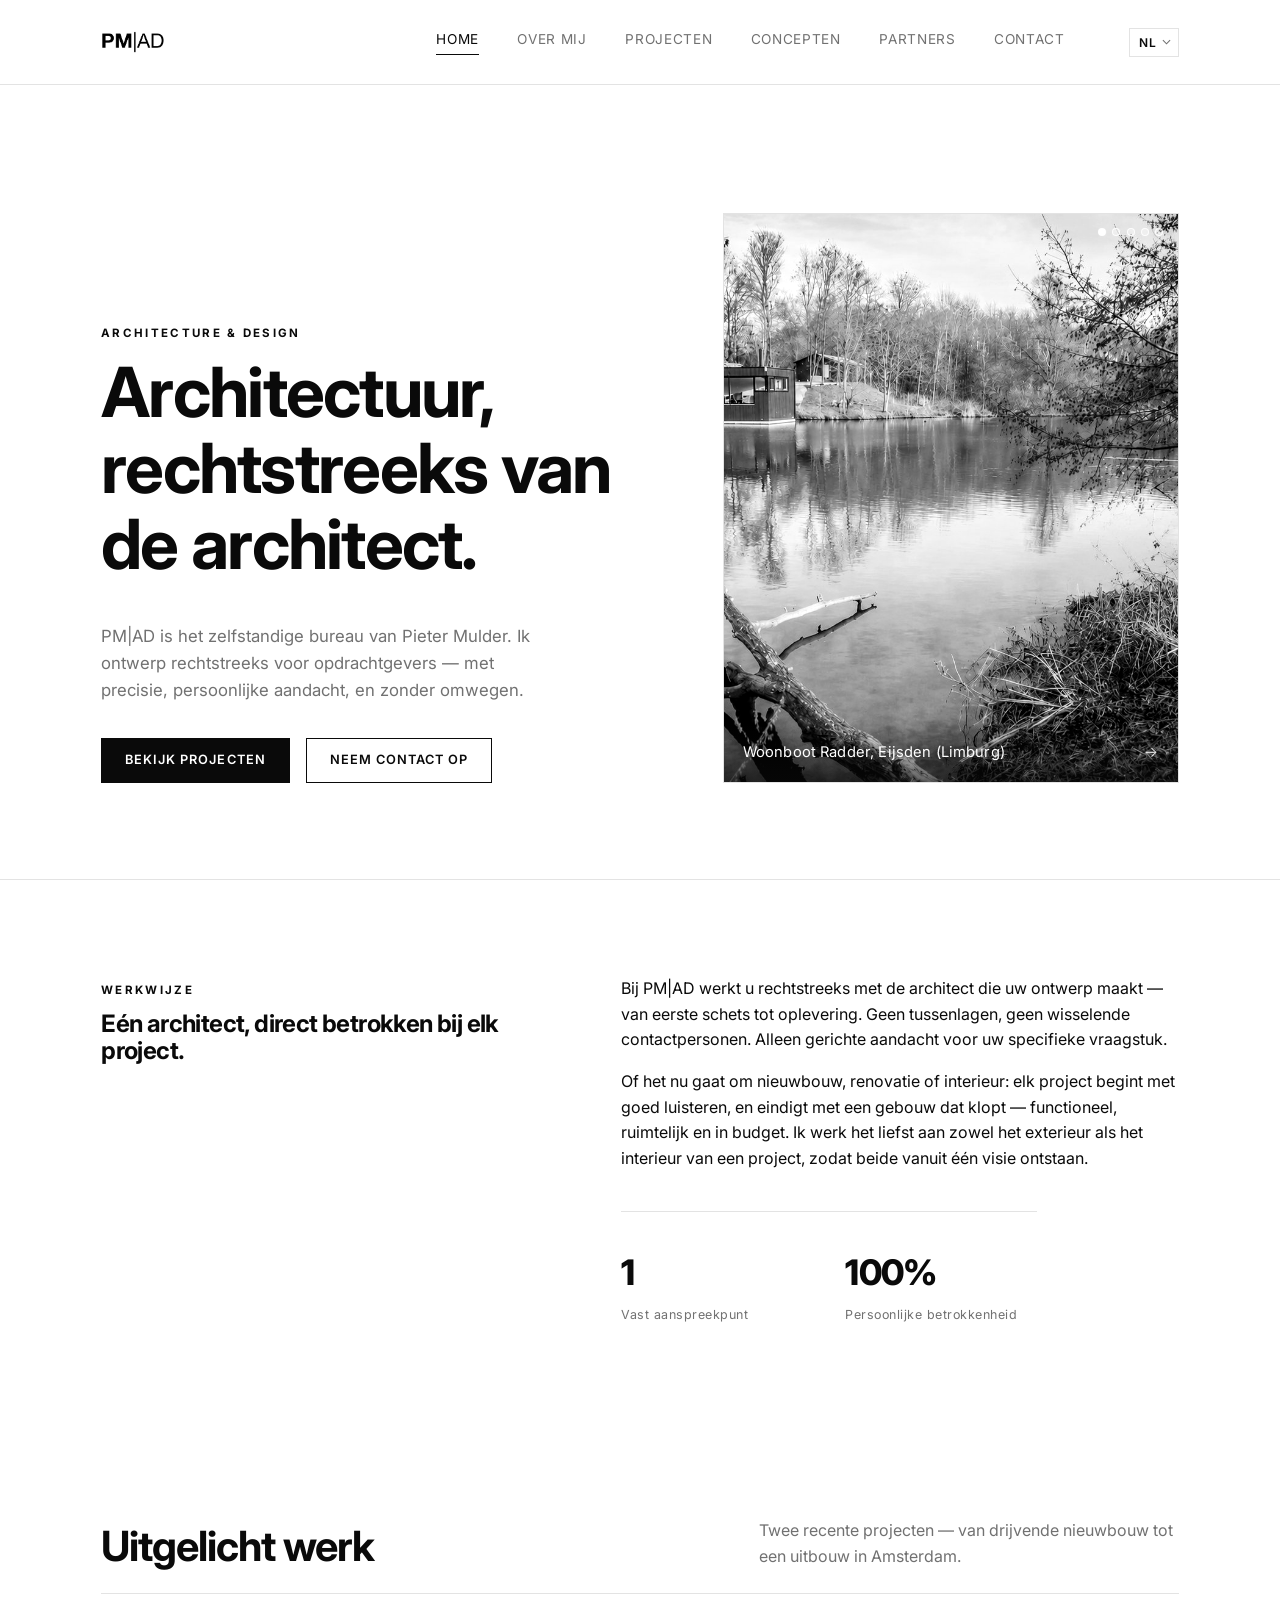
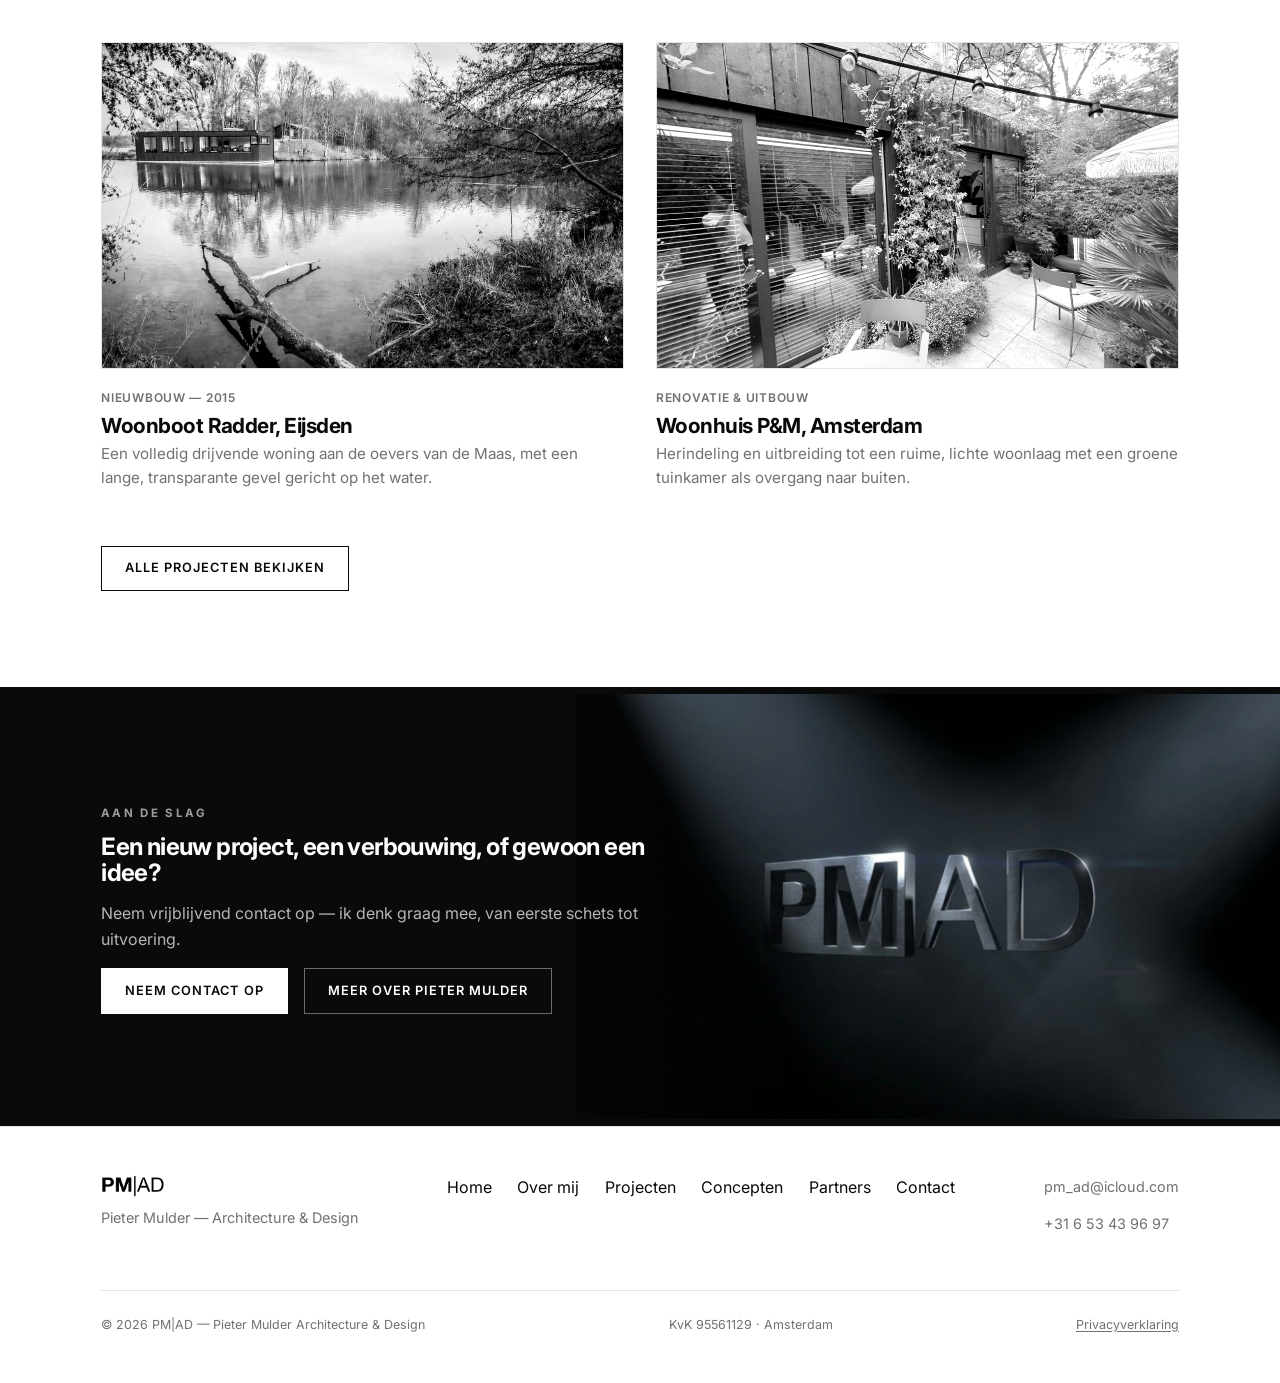
==== commit 27f7674f: "Add files via upload" ====
--- a/index.html
+++ b/index.html
@@ -2,6 +2,7 @@
 <html lang="nl" data-i18n-title="home.meta.title" data-i18n-desc="home.meta.description">
 <head>
 <meta charset="UTF-8">
+<meta name="google-site-verification" content="cKu7_tg5DHbJmBviMmjjIF52OoX_LUffyvInPffayok" />
 <script>document.documentElement.classList.add('js');</script>
 <meta name="viewport" content="width=device-width, initial-scale=1.0">
 <title>PM|AD — Pieter Mulder Architecture &amp; Design</title>
@@ -23,6 +24,9 @@
 <link rel="icon" type="image/png" href="favicon-32.png">
 <link rel="apple-touch-icon" href="apple-touch-icon.png">
 <link rel="stylesheet" href="css/style.css">
+<!-- Cloudflare Web Analytics -->
+<script type='module' src='https://static.cloudflareinsights.com/beacon.min.js' data-cf-beacon='{"token": "836a8a6b4f5c4cd580164457f43cd622"}'></script>
+<!-- End Cloudflare Web Analytics -->
 </head>
 <body>
 
@@ -33,6 +37,7 @@
       <a href="index.html" class="active" data-i18n="nav.home">Home</a>
       <a href="over-mij.html" data-i18n="nav.about">Over mij</a>
       <a href="projecten.html" data-i18n="nav.projects">Projecten</a>
+      <a href="concepten.html" data-i18n="nav.concepts">Concepten</a>
       <a href="partners.html" data-i18n="nav.partners">Partners</a>
       <a href="contact.html" data-i18n="nav.contact">Contact</a>
       <div class="lang-switch">
@@ -190,6 +195,7 @@
         <a href="index.html" data-i18n="nav.home">Home</a>
         <a href="over-mij.html" data-i18n="nav.about">Over mij</a>
         <a href="projecten.html" data-i18n="nav.projects">Projecten</a>
+        <a href="concepten.html" data-i18n="nav.concepts">Concepten</a>
         <a href="partners.html" data-i18n="nav.partners">Partners</a>
         <a href="contact.html" data-i18n="nav.contact">Contact</a>
       </nav>
--- a/css/style.css
+++ b/css/style.css
@@ -668,6 +668,17 @@
 
 .partner-logo:hover .logo-img--gold,
 .partner-logo:focus-visible .logo-img--gold {
+  opacity: 1;
+}
+
+/* Full-tile logo variant (e.g. JPS Architecten): the artwork already includes
+   its own background, so it fills the card edge-to-edge without padding. */
+.partner-logo--tile img { padding: 0; }
+
+.partner-logo .logo-img--dark { opacity: 0; }
+
+.partner-logo:hover .logo-img--dark,
+.partner-logo:focus-visible .logo-img--dark {
   opacity: 1;
 }
 
